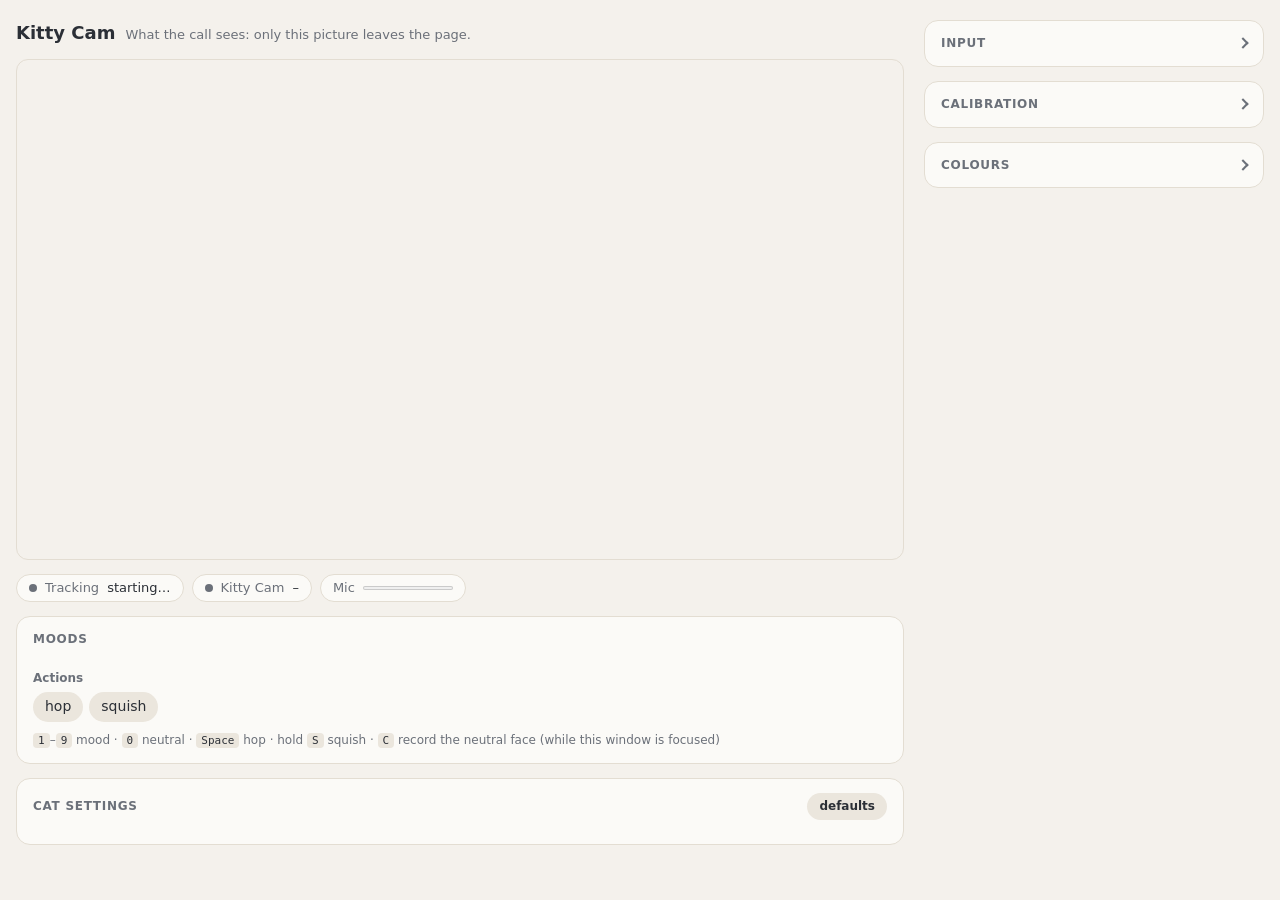
==== kitty-cam/web/index.html @ c58dfc29 "changes" ====
<!doctype html>
<html lang="en">
<head>
<meta charset="utf-8">
<meta name="viewport" content="width=device-width, initial-scale=1">
<title>Kitty Cam</title>
<link rel="icon" href="icon.svg">
<link rel="stylesheet" href="style.css">
<!--
  The cat as a webcam (README.md). Served by kitty-cam, which also opens it: MediaPipe's Face Landmarker
  tracks the face in the real camera, the mic keeps the mouth moving while you talk, cat/engine.js animates
  the cat, and every frame drawn on the canvas goes to kitty-cam (POST /frame), which writes it to the
  "Kitty Cam" v4l2loopback camera. Only the canvas reaches the call; the controls around it don't.
-->
<script src="cat/engine.js"></script>
<script type="module" src="js/main.js"></script>
</head>
<body>
<main>
  <div class="main-col">
    <header><h1>Kitty Cam</h1><p>What the call sees: only this picture leaves the page.</p></header>
    <div class="stage">
      <canvas id="out" width="1280" height="720" aria-label="The cat, as the call sees it"></canvas>
      <p id="hint" role="status" aria-live="polite"></p>
    </div>
    <div class="statusbar">
      <span class="pill"><span class="dot"></span><span class="label">Tracking</span><span id="s-track">starting…</span></span>
      <span class="pill"><span class="dot"></span><span class="label">Kitty Cam</span><span id="s-out">–</span></span>
      <span class="pill"><span class="label">Mic</span><meter id="s-mic" min="0" max="1" value="0"></meter></span>
    </div>
    <section class="card">
      <h2>Moods</h2>
      <div class="chips" id="exprs"></div>
      <h3>Actions</h3>
      <div class="chips">
        <button id="act-hop">hop</button>
        <button id="act-squish" title="hold to squish, let go to boing">squish</button>
      </div>
      <p class="keys"><kbd>1</kbd>–<kbd>9</kbd> mood · <kbd>0</kbd> neutral · <kbd>Space</kbd> hop · hold <kbd>S</kbd> squish · <kbd>C</kbd> record the neutral face (while this window is focused)</p>
    </section>
    <section class="card">
      <h2>Cat settings <button id="settings-reset">defaults</button></h2>
      <div class="settings-grid" id="settings"></div>
    </section>
  </div>

  <div class="side-col">
    <details class="card" data-key="input">
      <summary><h2>Input <span class="chev" aria-hidden="true"></span></h2></summary>
      <div class="field"><label for="sel-cam">Camera</label><select id="sel-cam"></select></div>
      <p class="note bad" id="s-cam"></p>
      <div class="field"><label for="sel-mic">Microphone</label><select id="sel-mic"></select></div>
      <p class="note bad" id="s-mic-name"></p>
      <div class="chips">
        <button id="preview">camera preview</button>
      </div>
      <div class="preview" id="preview-box">
        <video id="cam" playsinline muted></video>
        <canvas id="cam-overlay" aria-hidden="true"></canvas>
      </div>
    </details>

    <details class="card" data-key="calibration">
      <summary><h2>Calibration <small id="calib-count"></small><span class="chev" aria-hidden="true"></span></h2></summary>
      <p class="note">Record each movement in your own time. Neutral face first: the others are measured against it.</p>
      <div class="calib" id="calib"></div>
      <div class="calib-foot"><button id="uncalibrate">Reset all</button></div>
    </details>

    <details class="card" data-key="colours">
      <summary><h2>Colours <span class="chev" aria-hidden="true"></span></h2></summary>
      <div class="color">
        <div class="color-head"><label for="c-cat">Lines</label><input type="color" id="c-cat"></div>
        <div class="swatches" id="sw-cat"></div>
      </div>
      <div class="color">
        <div class="color-head"><label for="c-fill">Fill</label><input type="color" id="c-fill"><button id="fill" class="push">fill</button></div>
        <div class="swatches" id="sw-fill"></div>
      </div>
      <div class="color">
        <div class="color-head"><label for="c-bg">Background</label><input type="color" id="c-bg"></div>
      </div>
      <div class="calib-foot"><button id="c-reset">theme colours</button></div>
    </details>
  </div>
</main>
</body>
</html>
---- kitty-cam/web/style.css ----
/* Kitty Cam's page: light and dark like the system, the preview first, the set-up-once cards beside it. */
:root {
  --bg: #f4f1ec; --surface: #fbfaf7; --line: #e3ddd2; --fg: #2b2f36; --muted: #6b7079;
  --chip: #ebe6dd; --chip-on: #2f6f86; --chip-on-fg: #fff; --ok: #2e7d4f; --bad: #b3261e;
}
@media (prefers-color-scheme: dark) {
  :root:not([data-theme="light"]) {
    --bg: #16191d; --surface: #1f2429; --line: #2c333b; --fg: #e3e6ea; --muted: #9aa1ab;
    --chip: #2a3038; --chip-on: #86d1e8; --chip-on-fg: #10262e; --ok: #7fd49b; --bad: #f2b8b5;
  }
}
* { box-sizing: border-box; }
body { margin: 0; background: var(--bg); color: var(--fg); font: 14px/1.4 system-ui, sans-serif; }
main { max-width: 1320px; margin: 0 auto; padding: 20px 16px; display: grid; grid-template-columns: minmax(0, 1fr) 340px; gap: 20px; align-items: start; }
@media (max-width: 900px) { main { grid-template-columns: minmax(0, 1fr); } }
.main-col, .side-col { display: grid; gap: 14px; min-width: 0; }

/* header */
header { display: flex; align-items: baseline; gap: 10px; }
h1 { font-size: 18px; margin: 0; font-weight: 650; }
header p { margin: 0; color: var(--muted); font-size: 13px; }

/* the preview: exactly what the call sees, with prompts laid over it (they never reach the call) */
.stage { position: relative; }
#out { width: 100%; height: auto; border-radius: 12px; display: block; border: 1px solid var(--line); }
#hint { position: absolute; left: 50%; top: 16px; transform: translateX(-50%); max-width: 92%; margin: 0;
  padding: 8px 14px; border-radius: 12px; background: rgba(10, 12, 16, .74); color: #fff; font-size: 13px;
  text-align: center; pointer-events: none; }
#hint:empty { display: none; }
#hint .step { display: block; font-size: 24px; font-weight: 650; }
#hint span { opacity: .8; }

/* live status, under the preview */
.statusbar { display: flex; flex-wrap: wrap; gap: 8px; }
.pill { display: inline-flex; align-items: center; gap: 8px; background: var(--surface); border: 1px solid var(--line);
  border-radius: 999px; padding: 4px 12px; font-size: 13px; font-variant-numeric: tabular-nums; }
.pill .label { color: var(--muted); }
.dot { width: 8px; height: 8px; border-radius: 50%; background: var(--muted); flex: none; }
.pill:has(.ok) .dot { background: var(--ok); }
.pill:has(.bad) .dot { background: var(--bad); }
.pill meter { width: 90px; height: 8px; }
.ok { color: var(--ok); } .bad { color: var(--bad); }

/* cards */
.card { background: var(--surface); border: 1px solid var(--line); border-radius: 14px; padding: 14px 16px; }
.card h2 { display: flex; justify-content: space-between; align-items: baseline; margin: 0 0 10px; font-size: 12px;
  text-transform: uppercase; letter-spacing: .06em; color: var(--muted); font-weight: 650; }
.card h2 small { text-transform: none; letter-spacing: 0; font-weight: 400; font-size: 12px; margin-left: auto; }
/* the cards you set up once fold away; the page remembers which are open */
details.card > summary { list-style: none; cursor: pointer; }
details.card > summary::-webkit-details-marker { display: none; }
details.card > summary h2 { margin: 0; gap: 10px; }
details.card[open] > summary h2 { margin-bottom: 10px; }
.chev { width: 8px; height: 8px; border-right: 2px solid var(--muted); border-bottom: 2px solid var(--muted); transform: rotate(-45deg); transition: transform .15s; flex: none; margin-left: auto; }
small + .chev { margin-left: 4px; }
details.card[open] .chev { transform: rotate(45deg); }
.card h3 { margin: 12px 0 6px; font-size: 12px; font-weight: 600; color: var(--muted); }
.note { margin: 0 0 10px; font-size: 12px; color: var(--muted); }
.note:empty { display: none; }
.field { display: grid; grid-template-columns: 88px minmax(0, 1fr); align-items: center; gap: 8px; margin: 0 0 8px; font-size: 13px; }
.field label, .color-head label { color: var(--muted); }
select { width: 100%; min-width: 0; font: inherit; color: var(--fg); background: var(--chip); border: 0; border-radius: 8px; padding: 5px 8px; }

/* controls */
.chips { display: flex; flex-wrap: wrap; gap: 6px; }
button { border: 0; border-radius: 999px; padding: 5px 12px; background: var(--chip); color: var(--fg); font: inherit; cursor: pointer; }
button.on { background: var(--chip-on); color: var(--chip-on-fg); }
button:disabled { opacity: .5; cursor: default; }
button:focus-visible, select:focus-visible, input:focus-visible { outline: 2px solid var(--chip-on); outline-offset: 2px; }
/* the camera preview, with what tracking measured drawn over it (js/overlay.js) */
.preview { position: relative; display: none; margin-top: 10px; }
.preview.shown { display: block; }
#cam { display: block; width: 100%; border-radius: 10px; transform: scaleX(-1); }
#cam.unmirrored { transform: none; }
#cam-overlay { position: absolute; inset: 0; width: 100%; height: 100%; pointer-events: none; }

/* calibration */
.calib-group { display: grid; grid-template-columns: 1fr 1fr; gap: 6px; }
.calib button { border-radius: 9px; text-align: left; display: flex; justify-content: space-between; align-items: center; gap: 4px; padding: 6px 10px; }
.calib button.neutral { grid-column: 1 / 3; font-weight: 600; }
.calib button .done { color: var(--ok); }
.calib button.rec { background: var(--chip-on); color: var(--chip-on-fg); }
.calib-foot { display: flex; justify-content: flex-end; margin-top: 12px; }

/* colours */
.color + .color { margin-top: 12px; }
.color-head { display: flex; align-items: center; gap: 10px; font-size: 13px; }
.color-head label { min-width: 78px; }
.color-head .push { margin-left: auto; }
input[type=color] { width: 34px; height: 24px; padding: 0; border: 1px solid var(--line); border-radius: 6px; background: none; cursor: pointer; }
input[type=color]::-webkit-color-swatch-wrapper { padding: 2px; }
input[type=color]::-webkit-color-swatch { border: 0; border-radius: 4px; }
.swatches { display: flex; flex-wrap: wrap; gap: 5px; margin-top: 8px; }
.swatches:empty { display: none; }
.swatches button { width: 20px; height: 20px; padding: 0; border-radius: 50%; border: 2px solid var(--surface); box-shadow: 0 0 0 1px var(--line); }
.swatches button.on { box-shadow: 0 0 0 2px var(--fg); }

.keys { margin: 10px 0 0; font-size: 12px; color: var(--muted); }

/* cat settings: one panel per part */
.settings-grid { display: grid; grid-template-columns: repeat(auto-fit, minmax(250px, 1fr)); gap: 6px 24px; }
.settings-grid h3 { margin: 6px 0 6px; font-size: 13px; font-weight: 650; color: var(--fg); }
.setting { margin: 0 0 10px; font-size: 13px; }
.setting-label { display: block; color: var(--muted); margin-bottom: 4px; }
.setting .chips { gap: 4px; }
.setting .chips button { padding: 3px 11px; }
.setting.switch { display: flex; align-items: center; justify-content: space-between; gap: 8px; margin-bottom: 6px; }
.setting.switch .setting-label { margin: 0; }
kbd { font: 11px ui-monospace, monospace; background: var(--chip); border-radius: 4px; padding: 1px 5px; color: var(--fg); }
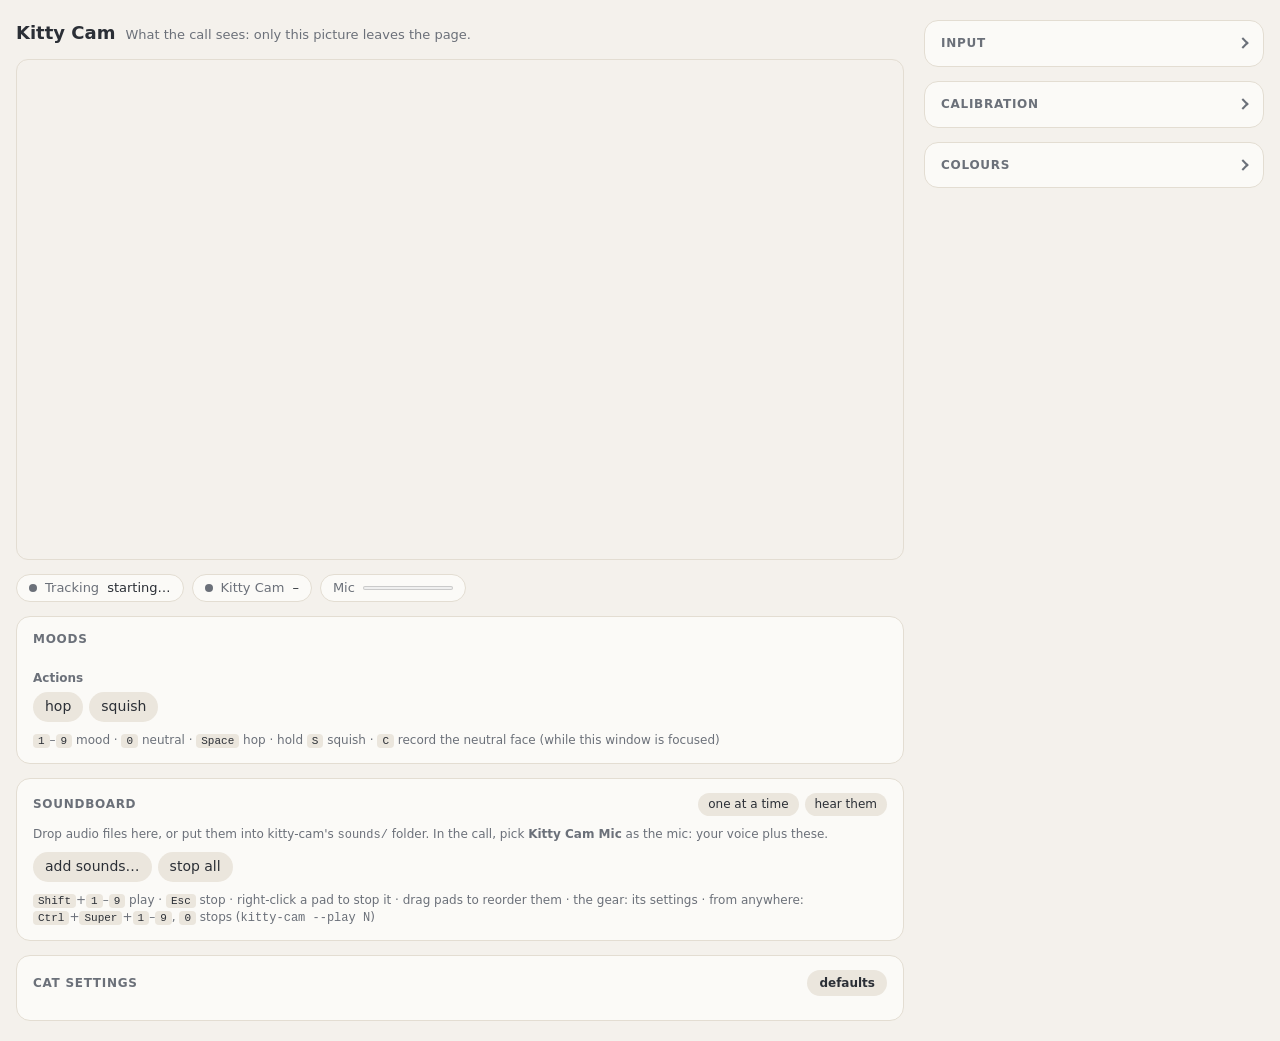
==== commit 510cd830: "Add a soundboard to Kitty Cam A card of pads, one per audio file in kitty-cam/sounds/, played into t" ====
--- a/kitty-cam/web/index.html
+++ b/kitty-cam/web/index.html
@@ -9,8 +9,9 @@
 <!--
   The cat as a webcam (README.md). Served by kitty-cam, which also opens it: MediaPipe's Face Landmarker
   tracks the face in the real camera, the mic keeps the mouth moving while you talk, cat/engine.js animates
-  the cat, and every frame drawn on the canvas goes to kitty-cam (POST /frame), which writes it to the
-  "Kitty Cam" v4l2loopback camera. Only the canvas reaches the call; the controls around it don't.
+  the cat, and every frame drawn on the canvas goes to kitty-cam (POST /frame), which hands it to the
+  "Kitty Cam" PipeWire camera. Only the canvas reaches the call; the controls around it don't. The soundboard
+  plays into "Kitty Cam Sounds", which kitty-cam mixes with your mic into "Kitty Cam Mic".
 -->
 <script src="cat/engine.js"></script>
 <script type="module" src="js/main.js"></script>
@@ -37,6 +38,17 @@
         <button id="act-squish" title="hold to squish, let go to boing">squish</button>
       </div>
       <p class="keys"><kbd>1</kbd>–<kbd>9</kbd> mood · <kbd>0</kbd> neutral · <kbd>Space</kbd> hop · hold <kbd>S</kbd> squish · <kbd>C</kbd> record the neutral face (while this window is focused)</p>
+    </section>
+    <section class="card" id="soundboard">
+      <h2>Soundboard <small id="sb-note"></small><span class="h2-tools"><button id="sb-single" title="on: starting a sound stops the one that's playing">one at a time</button><button id="sb-hear" title="play the sounds on your own output too">hear them</button></span></h2>
+      <div class="pads" id="pads"></div>
+      <p class="note" id="sb-empty">Drop audio files here, or put them into kitty-cam's <code>sounds/</code> folder. In the call, pick <b>Kitty Cam Mic</b> as the mic: your voice plus these.</p>
+      <div class="chips sb-foot">
+        <button id="sb-add">add sounds…</button><input type="file" id="sb-file" accept="audio/*" multiple hidden>
+        <button id="sb-stop">stop all</button>
+      </div>
+      <dialog id="pad-dialog" aria-label="Sound settings"></dialog>
+      <p class="keys"><kbd>Shift</kbd>+<kbd>1</kbd>–<kbd>9</kbd> play · <kbd>Esc</kbd> stop · right-click a pad to stop it · drag pads to reorder them · the gear: its settings · from anywhere: <kbd>Ctrl</kbd>+<kbd>Super</kbd>+<kbd>1</kbd>–<kbd>9</kbd>, <kbd>0</kbd> stops (<code>kitty-cam --play N</code>)</p>
     </section>
     <section class="card">
       <h2>Cat settings <button id="settings-reset">defaults</button></h2>
--- a/kitty-cam/web/style.css
+++ b/kitty-cam/web/style.css
@@ -107,3 +107,49 @@
 .setting.switch { display: flex; align-items: center; justify-content: space-between; gap: 8px; margin-bottom: 6px; }
 .setting.switch .setting-label { margin: 0; }
 kbd { font: 11px ui-monospace, monospace; background: var(--chip); border-radius: 4px; padding: 1px 5px; color: var(--fg); }
+.setting.range { display: grid; grid-template-columns: auto minmax(0, 1fr) 4ch; align-items: center; gap: 10px; }
+.setting.range .setting-label { margin: 0; }
+.setting.range input { width: 100%; accent-color: var(--chip-on); }
+.setting.range output { color: var(--muted); font-variant-numeric: tabular-nums; text-align: right; }
+
+/* the soundboard: a pad per sound, its progress drawn along the bottom while it plays */
+.h2-tools { display: flex; gap: 6px; margin-left: 10px; }
+.card h2 .h2-tools button { text-transform: none; letter-spacing: 0; font-weight: 400; font-size: 12px; padding: 3px 10px; }
+#sb-note { color: var(--bad); }
+#soundboard.drop { outline: 2px dashed var(--chip-on); outline-offset: -6px; }
+.pads { display: grid; grid-template-columns: repeat(auto-fill, minmax(140px, 1fr)); gap: 8px; }
+.pad-wrap { position: relative; display: grid; }
+/* reordering: drag a pad; a bar marks where it lands */
+.pad-wrap.dragging { opacity: .4; }
+.pad-wrap.drop-before::before, .pad-wrap.drop-after::after { content: ""; position: absolute; top: 4px; bottom: 4px; width: 3px;
+  border-radius: 2px; background: var(--chip-on); }
+.pad-wrap.drop-before::before { left: -6px; }
+.pad-wrap.drop-after::after { right: -6px; }
+.pad { position: relative; overflow: hidden; border-radius: 10px; padding: 9px 42px 11px 12px; text-align: left; display: grid; gap: 2px; min-height: 52px; align-content: start; }
+.pad-name { font-weight: 600; overflow-wrap: anywhere; }
+.pad small { color: var(--muted); font-size: 11px; }
+.pad::after { content: ""; position: absolute; left: 0; bottom: 0; height: 3px; width: 0; background: var(--chip-on); }
+.pad.playing { box-shadow: inset 0 0 0 2px var(--chip-on); }
+.pad.playing::after { animation: pad-progress var(--dur) linear forwards; }
+@keyframes pad-progress { from { width: 0; } to { width: 100%; } }
+.pad-gear { position: absolute; top: 4px; right: 4px; width: 34px; height: 34px; padding: 0; display: grid; place-items: center;
+  line-height: 1; border-radius: 50%; background: none; color: var(--muted); }
+.pad-gear:hover { background: var(--surface); color: var(--fg); }
+/* a pad's settings: a popup over the page */
+#pad-dialog { width: min(640px, calc(100vw - 32px)); max-height: calc(100vh - 48px); padding: 16px 18px; border: 1px solid var(--line);
+  border-radius: 14px; background: var(--surface); color: var(--fg); box-shadow: 0 18px 50px rgba(0, 0, 0, .3); }
+#pad-dialog::backdrop { background: rgba(10, 12, 16, .45); }
+.pad-edit { display: grid; gap: 2px; }
+.pad-foot { display: flex; justify-content: space-between; margin-top: 10px; }
+.pad-head .pad-close { background: none; font-size: 16px; }
+.pad-head { display: flex; align-items: center; gap: 6px; margin-bottom: 8px; color: var(--muted); }
+.pad-head input { flex: 1; min-width: 0; font: inherit; font-weight: 600; color: var(--fg); background: var(--chip); border: 0; border-radius: 8px; padding: 5px 8px; }
+.pad-head button { padding: 4px 10px; }
+.pad-head button.confirm { background: var(--bad); color: var(--surface); }
+.pad-edit .setting { margin-bottom: 8px; }
+.pad-edit .setting > button, .pad-edit .linked > button { margin-left: 6px; padding: 2px 8px; }
+.pad-edit .linked { display: flex; align-items: center; gap: 4px; }
+.pad-edit .setting.range { grid-template-columns: 110px minmax(0, 1fr) 4ch auto; }
+.pad-edit select { margin-top: 4px; width: auto; }
+.sb-foot { margin-top: 10px; }
+code { font: 12px ui-monospace, monospace; }
